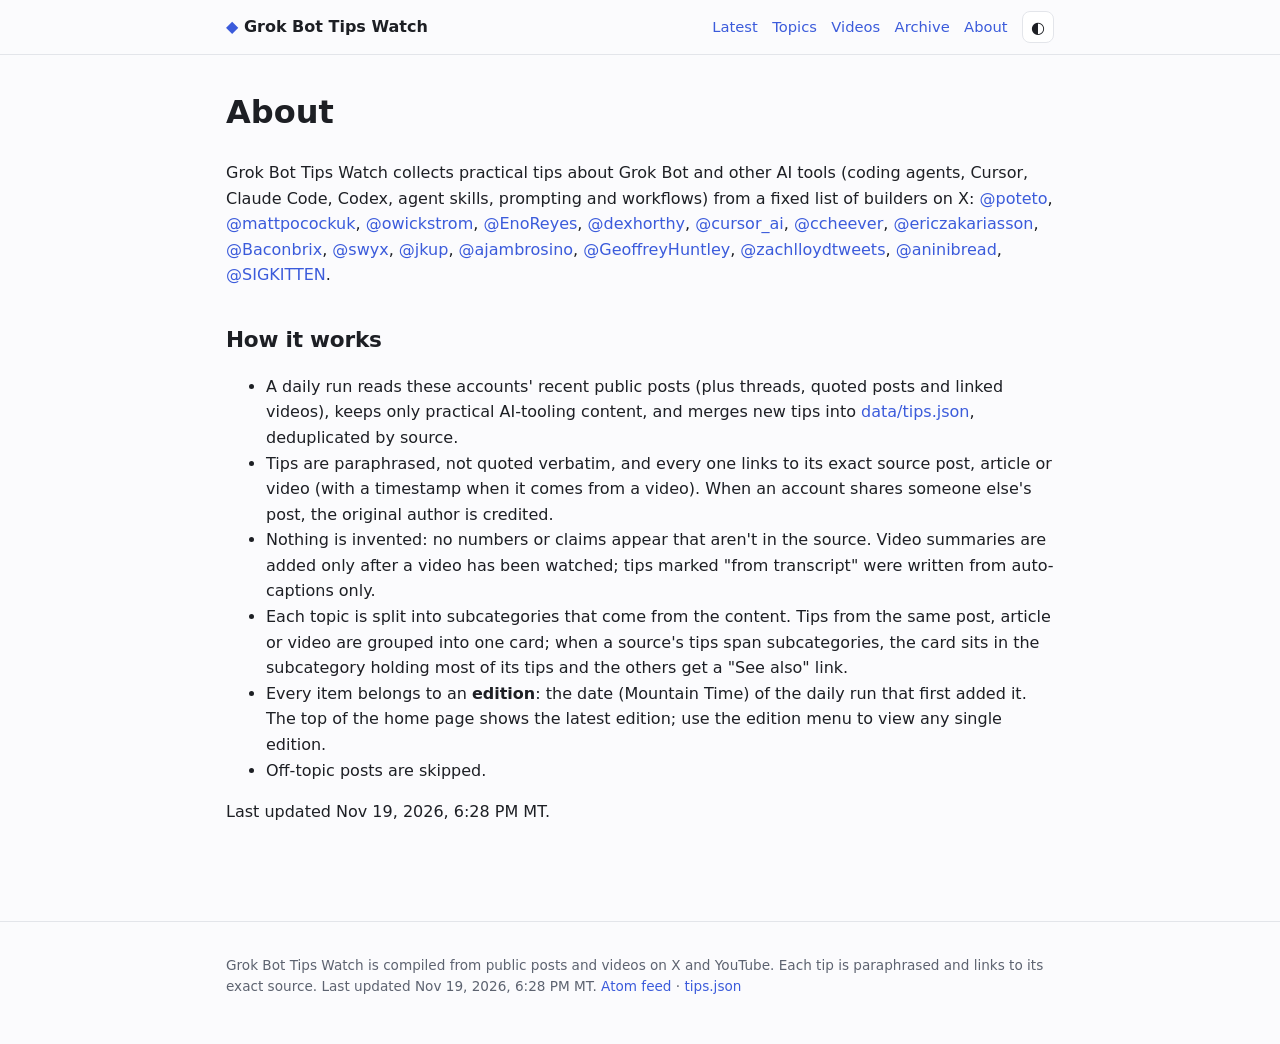
==== about/index.html @ 93c0a056 "Rename site to Grok Bot Tips Watch; site text from data/tips.json site config" ====
<!DOCTYPE html>
<html lang="en">
<head>
<meta charset="utf-8">
<meta name="viewport" content="width=device-width, initial-scale=1">
<title>About · Grok Bot Tips Watch</title>
<meta name="description" content="What Grok Bot Tips Watch is and how it&#x27;s made.">
<link rel="canonical" href="https://cfmayer.github.io/ai-tips-watch/about/">
<meta name="color-scheme" content="light dark">
<script>(function(){var d=document.documentElement,t=null;try{t=localStorage.getItem('theme')}catch(e){}if(t!=='light'&&t!=='dark'){t=window.matchMedia&&matchMedia('(prefers-color-scheme: dark)').matches?'dark':'light'}d.setAttribute('data-theme',t)})();</script>
<link rel="icon" href="../favicon.svg" type="image/svg+xml">
<link rel="alternate" type="application/atom+xml" title="Grok Bot Tips Watch (Atom feed)" href="https://cfmayer.github.io/ai-tips-watch/feed.xml">
<link rel="stylesheet" href="../assets/site.css?v=0d86d147">
<meta property="og:site_name" content="Grok Bot Tips Watch">
<meta property="og:title" content="About · Grok Bot Tips Watch">
<meta property="og:description" content="What Grok Bot Tips Watch is and how it&#x27;s made.">
<meta property="og:type" content="website">
<meta property="og:url" content="https://cfmayer.github.io/ai-tips-watch/about/">
</head>
<body>
<a class="skip" href="#main">Skip to content</a>
<header class="top">
  <div class="wrap top-in">
    <a class="brand" href="../"><span class="logo" aria-hidden="true">◆</span> Grok Bot Tips Watch</a>
    <nav>
      <a href="../#latest">Latest</a>
      <a href="../#topics">Topics</a>
      <a href="../?type=video#topics">Videos</a>
      <a href="../archive/">Archive</a>
      <a href="../about/">About</a>
      <button class="theme" type="button" aria-label="Toggle dark mode" onclick="(function(d){var t=d.getAttribute('data-theme')==='dark'?'light':'dark';d.setAttribute('data-theme',t);try{localStorage.setItem('theme',t)}catch(e){}})(document.documentElement)">◐</button>
    </nav>
  </div>
</header>

<main id="main" class="wrap prose">
<h1>About</h1>
<p>Grok Bot Tips Watch collects practical tips about Grok Bot and other AI tools (coding agents, Cursor, Claude Code, Codex, agent skills, prompting and workflows) from a fixed list of builders on X: <a href="https://x.com/poteto" target="_blank" rel="noopener">@poteto</a>, <a href="https://x.com/mattpocockuk" target="_blank" rel="noopener">@mattpocockuk</a>, <a href="https://x.com/owickstrom" target="_blank" rel="noopener">@owickstrom</a>, <a href="https://x.com/EnoReyes" target="_blank" rel="noopener">@EnoReyes</a>, <a href="https://x.com/dexhorthy" target="_blank" rel="noopener">@dexhorthy</a>, <a href="https://x.com/cursor_ai" target="_blank" rel="noopener">@cursor_ai</a>, <a href="https://x.com/ccheever" target="_blank" rel="noopener">@ccheever</a>, <a href="https://x.com/ericzakariasson" target="_blank" rel="noopener">@ericzakariasson</a>, <a href="https://x.com/Baconbrix" target="_blank" rel="noopener">@Baconbrix</a>, <a href="https://x.com/swyx" target="_blank" rel="noopener">@swyx</a>, <a href="https://x.com/jkup" target="_blank" rel="noopener">@jkup</a>, <a href="https://x.com/ajambrosino" target="_blank" rel="noopener">@ajambrosino</a>, <a href="https://x.com/GeoffreyHuntley" target="_blank" rel="noopener">@GeoffreyHuntley</a>, <a href="https://x.com/zachlloydtweets" target="_blank" rel="noopener">@zachlloydtweets</a>, <a href="https://x.com/aninibread" target="_blank" rel="noopener">@aninibread</a>, <a href="https://x.com/SIGKITTEN" target="_blank" rel="noopener">@SIGKITTEN</a>.</p>
<h2>How it works</h2>
<ul>
<li>A daily run reads these accounts' recent public posts (plus threads, quoted posts and linked videos), keeps only practical AI-tooling content, and merges new tips into <a href="../data/tips.json">data/tips.json</a>, deduplicated by source.</li>
<li>Tips are paraphrased, not quoted verbatim, and every one links to its exact source post, article or video (with a timestamp when it comes from a video). When an account shares someone else's post, the original author is credited.</li>
<li>Nothing is invented: no numbers or claims appear that aren't in the source. Video summaries are added only after a video has been watched; tips marked "from transcript" were written from auto-captions only.</li>
<li>Each topic is split into subcategories that come from the content. Tips from the same post, article or video are grouped into one card; when a source's tips span subcategories, the card sits in the subcategory holding most of its tips and the others get a "See also" link.</li>
<li>Every item belongs to an <strong>edition</strong>: the date (Mountain Time) of the daily run that first added it. The top of the home page shows the latest edition; use the edition menu to view any single edition.</li>
<li>Off-topic posts are skipped.</li>
</ul>
<p>Last updated Nov 19, 2026, 6:28 PM MT.</p>
</main>
<footer class="foot"><div class="wrap">
<p>Grok Bot Tips Watch is compiled from public posts and videos on X and YouTube. Each tip is paraphrased and links to its exact source. Last updated Nov 19, 2026, 6:28 PM MT. <a href="https://cfmayer.github.io/ai-tips-watch/feed.xml">Atom feed</a> · <a href="../data/tips.json">tips.json</a></p>
</div></footer>
</body></html>
---- assets/site.css ----
:root{--bg:#fbfbfd;--fg:#1d1f24;--muted:#5d6370;--card:#fff;--line:#e3e5ea;--accent:#3b5bdb;--accent-soft:#e8edff;--ok:#2b8a3e;--warn:#b26a00;--tr:#7048e8}
[data-theme=dark]{--bg:#111318;--fg:#e6e8ee;--muted:#9aa1ae;--card:#1a1d24;--line:#2b2f39;--accent:#8aa2ff;--accent-soft:#232a45;--ok:#69db7c;--warn:#ffc078;--tr:#b197fc}
*{box-sizing:border-box}
html{scroll-behavior:smooth;scroll-padding-top:4.5rem}
body{margin:0;background:var(--bg);color:var(--fg);font:16px/1.6 system-ui,-apple-system,"Segoe UI",Roboto,Helvetica,Arial,sans-serif;-webkit-text-size-adjust:100%}
a{color:var(--accent);text-decoration:none}a:hover{text-decoration:underline}
.wrap{max-width:860px;margin:0 auto;padding:0 1rem}
.skip{position:absolute;left:-999px}.skip:focus{left:1rem;top:1rem;background:var(--card);padding:.5rem;z-index:9}
.sr{position:absolute;width:1px;height:1px;overflow:hidden;clip:rect(0 0 0 0)}
.top{position:sticky;top:0;z-index:5;background:color-mix(in srgb,var(--bg) 88%,transparent);backdrop-filter:blur(8px);border-bottom:1px solid var(--line)}
.top-in{display:flex;align-items:center;justify-content:space-between;gap:1rem;height:3.4rem}
.brand{font-weight:700;color:var(--fg);white-space:nowrap}.logo{color:var(--accent)}
.top nav{display:flex;gap:.9rem;align-items:center;font-size:.92rem;overflow-x:auto}
.theme{border:1px solid var(--line);background:var(--card);color:var(--fg);border-radius:8px;width:2rem;height:2rem;cursor:pointer;font-size:1rem}
.hero{padding:2rem 0 .5rem}.hero h1{font-size:2.1rem;margin:0 0 .3rem;letter-spacing:-.02em}
.lede{color:var(--muted);margin:.2rem 0 .6rem;font-size:1.05rem}.stats{font-size:.92rem;color:var(--muted);margin:0}
.controls{position:sticky;top:3.4rem;z-index:4;background:var(--bg);padding:.8rem 0 .5rem;border-bottom:1px solid var(--line);display:grid;grid-template-columns:1fr;gap:.5rem}
.selects{display:grid;grid-template-columns:repeat(4,1fr);gap:.4rem}
.selects select{font:inherit;font-size:.88rem;padding:.45rem .5rem;border:1px solid var(--line);border-radius:10px;background:var(--card);color:var(--fg);width:100%;min-width:0}
#q,#aq{font:inherit;padding:.6rem .8rem;border:1px solid var(--line);border-radius:10px;background:var(--card);color:var(--fg);width:100%}
#q:focus,#aq:focus,.selects select:focus{outline:2px solid var(--accent);outline-offset:1px}
.chips{grid-column:1/-1;display:flex;gap:.4rem;overflow-x:auto;padding-bottom:.2rem;scrollbar-width:thin}
.chip{font:inherit;font-size:.85rem;white-space:nowrap;border:1px solid var(--line);background:var(--card);color:var(--fg);border-radius:999px;padding:.25rem .7rem;cursor:pointer}
.chip span{color:var(--muted);font-size:.78rem}.chip[aria-pressed=true]{background:var(--accent);border-color:var(--accent);color:#fff}.chip[aria-pressed=true] span{color:#fff}
.status{grid-column:1/-1;margin:0;font-size:.85rem;color:var(--muted);min-height:1.2em}
h2{font-size:1.35rem;margin:2.2rem 0 .8rem;letter-spacing:-.01em}.count{font-size:.85rem;color:var(--muted);font-weight:500;background:var(--accent-soft);border-radius:999px;padding:.05rem .55rem;vertical-align:middle}
.hint{color:var(--muted);font-size:.9rem;margin-top:-.4rem}
.toc ul{list-style:none;padding:0;margin:0}.tocl{display:grid;grid-template-columns:repeat(auto-fill,minmax(250px,1fr));gap:.8rem 1.2rem}.toc li span{color:var(--muted);font-size:.85rem}.toc .tt{font-weight:600}.tocl ul{margin:.2rem 0 0 .2rem;padding-left:.7rem;border-left:2px solid var(--line);font-size:.9rem}
.card{background:var(--card);border:1px solid var(--line);border-radius:12px;padding:.9rem 1rem;margin:.7rem 0}
.card:target,.t:target{outline:2px solid var(--accent);outline-offset:2px;border-radius:6px}
.card h3{font-size:1.04rem;margin:.25rem 0 .35rem;line-height:1.35}
.card p{margin:.3rem 0}
.meta{display:flex;flex-wrap:wrap;gap:.25rem .7rem;font-size:.82rem;color:var(--muted);align-items:center}
.topic-pill{background:var(--accent-soft);border-radius:999px;padding:.05rem .55rem;font-weight:600}
.credit{font-style:italic}
.note{font-size:.82rem;color:var(--tr)}
.src{font-size:.86rem}.perma{color:var(--muted)}
.badge{display:inline-block;font-size:.75rem;font-weight:600;border-radius:6px;padding:.05rem .45rem;margin-right:.3rem;border:1px solid currentColor}
.badge.ok{color:var(--ok)}.badge.wait{color:var(--warn)}.badge.tr{color:var(--tr)}.badge.skip{color:var(--muted)}
.empty{color:var(--muted)}
.tablewrap{overflow-x:auto;margin-top:1rem}
table.archive{border-collapse:collapse;width:100%;font-size:.9rem}
.archive th,.archive td{text-align:left;padding:.45rem .5rem;border-bottom:1px solid var(--line);vertical-align:top}
.archive td:first-child{white-space:nowrap;color:var(--muted)}
.prose{padding-bottom:2rem}.prose h1{margin-top:2rem}
.foot{border-top:1px solid var(--line);margin-top:3rem;padding:1.2rem 0 2rem;color:var(--muted);font-size:.85rem}
h3.sch{font-size:1.02rem;margin:1.4rem 0 .4rem;color:var(--muted);text-transform:uppercase;letter-spacing:.04em}
.card h3 .n{font-size:.78rem;color:var(--muted);font-weight:500}
.card .sum{color:var(--fg);font-size:.95rem}
ul.tips{margin:.5rem 0 .3rem;padding-left:1.1rem}ul.tips li{margin:.35rem 0}
.t .credit,.t .tsrc,.t .xsub{font-size:.8rem}.t .credit{color:var(--muted)}
.xsub{background:var(--accent-soft);border-radius:999px;padding:0 .45rem;white-space:nowrap}
.ts{font-variant-numeric:tabular-nums;font-size:.82rem;font-weight:600;white-space:nowrap}span.ts{color:var(--muted)}
.type{font-weight:600;color:var(--fg)}.type.video{color:var(--tr)}.type.article{color:var(--ok)}
.badge.ed{color:var(--muted);font-weight:500}
.seealso{font-size:.88rem;color:var(--muted);margin:.3rem 0 .8rem;padding:.4rem .7rem;border-left:3px solid var(--accent-soft)}.seealso ul{list-style:none;margin:.1rem 0 0;padding:0}.seealso span{font-size:.82rem}
.latest{background:var(--card);border:1px solid var(--accent);border-radius:14px;padding:.8rem 1rem;margin:1rem 0}
.latest h2{margin:.1rem 0 .3rem}.kicker{margin:0;font-size:.78rem;text-transform:uppercase;letter-spacing:.08em;color:var(--accent);font-weight:700}
.latest .hint{margin:.2rem 0 .5rem}
.btn{font:inherit;font-size:.88rem;border:1px solid var(--accent);background:var(--accent);color:#fff;border-radius:8px;padding:.3rem .8rem;cursor:pointer}
.linkbtn{font:inherit;border:0;background:none;color:var(--accent);cursor:pointer;padding:0;text-decoration:underline}
.edindex{margin-top:.6rem}.edindex summary{cursor:pointer;font-weight:600;font-size:.92rem}
.eitopic h3{font-size:.95rem;margin:.8rem 0 .2rem}.eisub h4{font-size:.82rem;margin:.3rem 0 .1rem;color:var(--muted);font-weight:600}
.eisub ul{margin:0;padding-left:1.1rem;font-size:.88rem}.eisub li span{color:var(--muted);font-size:.78rem}
.wide{max-width:1100px}
@media (max-width:600px){.controls{position:static}.selects{grid-template-columns:1fr 1fr}.card{padding:.8rem .8rem}ul.tips{padding-left:1rem}.hero h1{font-size:1.7rem}.controls{grid-template-columns:1fr}.top nav a:nth-child(1),.top nav a:nth-child(2){display:none}}
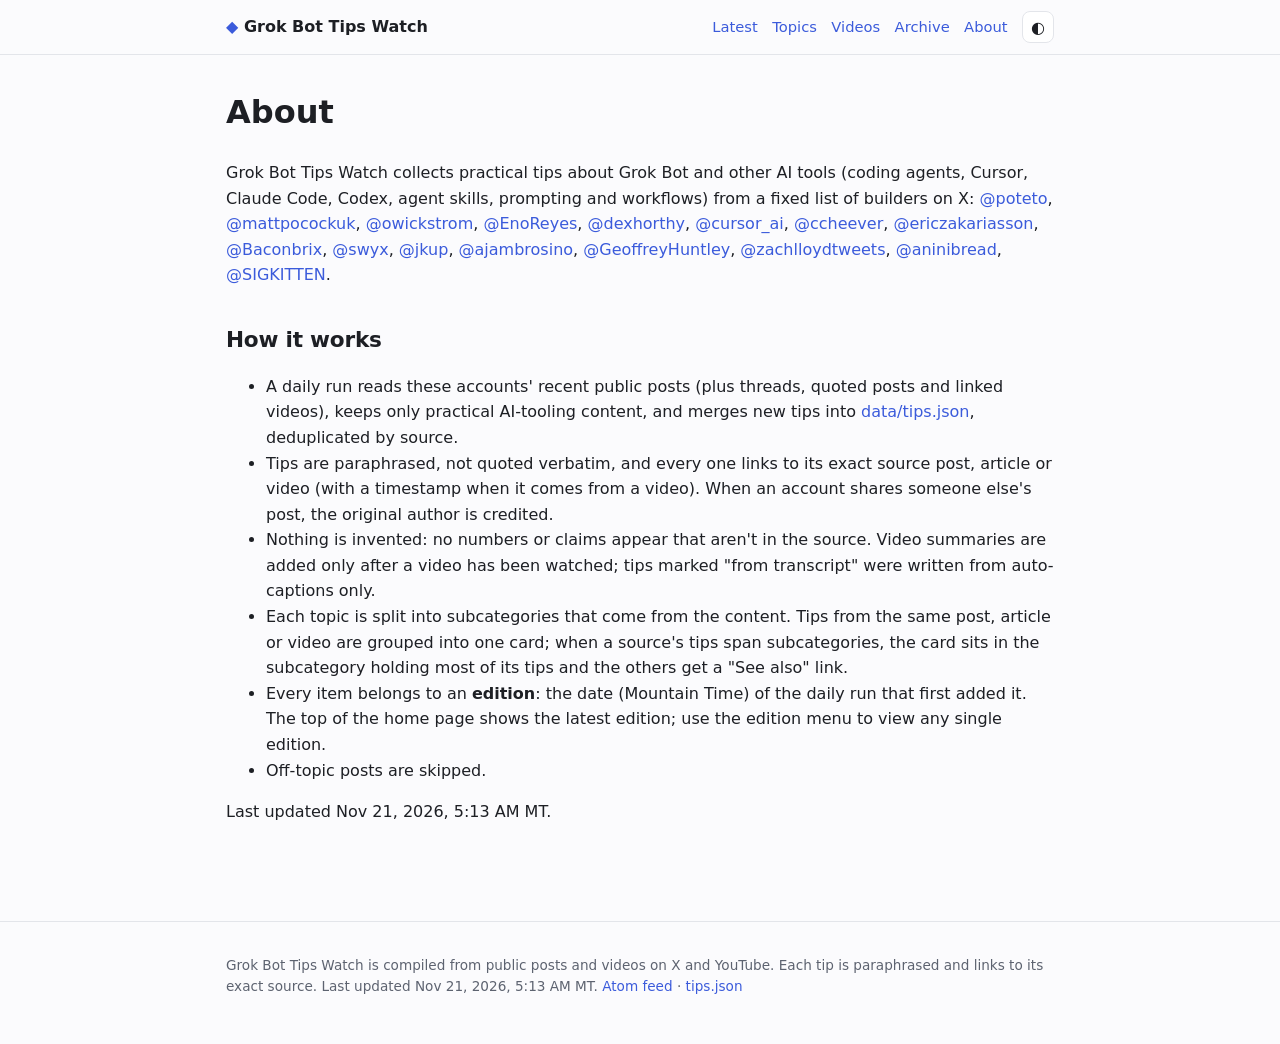
==== commit e4f09082: "Edition 2026-11-21: 24 new tips (ADRs, comment audits, pstack, software factories, Grok Bot Q&A stre" ====
--- a/about/index.html
+++ b/about/index.html
@@ -45,9 +45,9 @@
 <li>Every item belongs to an <strong>edition</strong>: the date (Mountain Time) of the daily run that first added it. The top of the home page shows the latest edition; use the edition menu to view any single edition.</li>
 <li>Off-topic posts are skipped.</li>
 </ul>
-<p>Last updated Nov 19, 2026, 6:28 PM MT.</p>
+<p>Last updated Nov 21, 2026, 5:13 AM MT.</p>
 </main>
 <footer class="foot"><div class="wrap">
-<p>Grok Bot Tips Watch is compiled from public posts and videos on X and YouTube. Each tip is paraphrased and links to its exact source. Last updated Nov 19, 2026, 6:28 PM MT. <a href="https://cfmayer.github.io/ai-tips-watch/feed.xml">Atom feed</a> · <a href="../data/tips.json">tips.json</a></p>
+<p>Grok Bot Tips Watch is compiled from public posts and videos on X and YouTube. Each tip is paraphrased and links to its exact source. Last updated Nov 21, 2026, 5:13 AM MT. <a href="https://cfmayer.github.io/ai-tips-watch/feed.xml">Atom feed</a> · <a href="../data/tips.json">tips.json</a></p>
 </div></footer>
 </body></html>
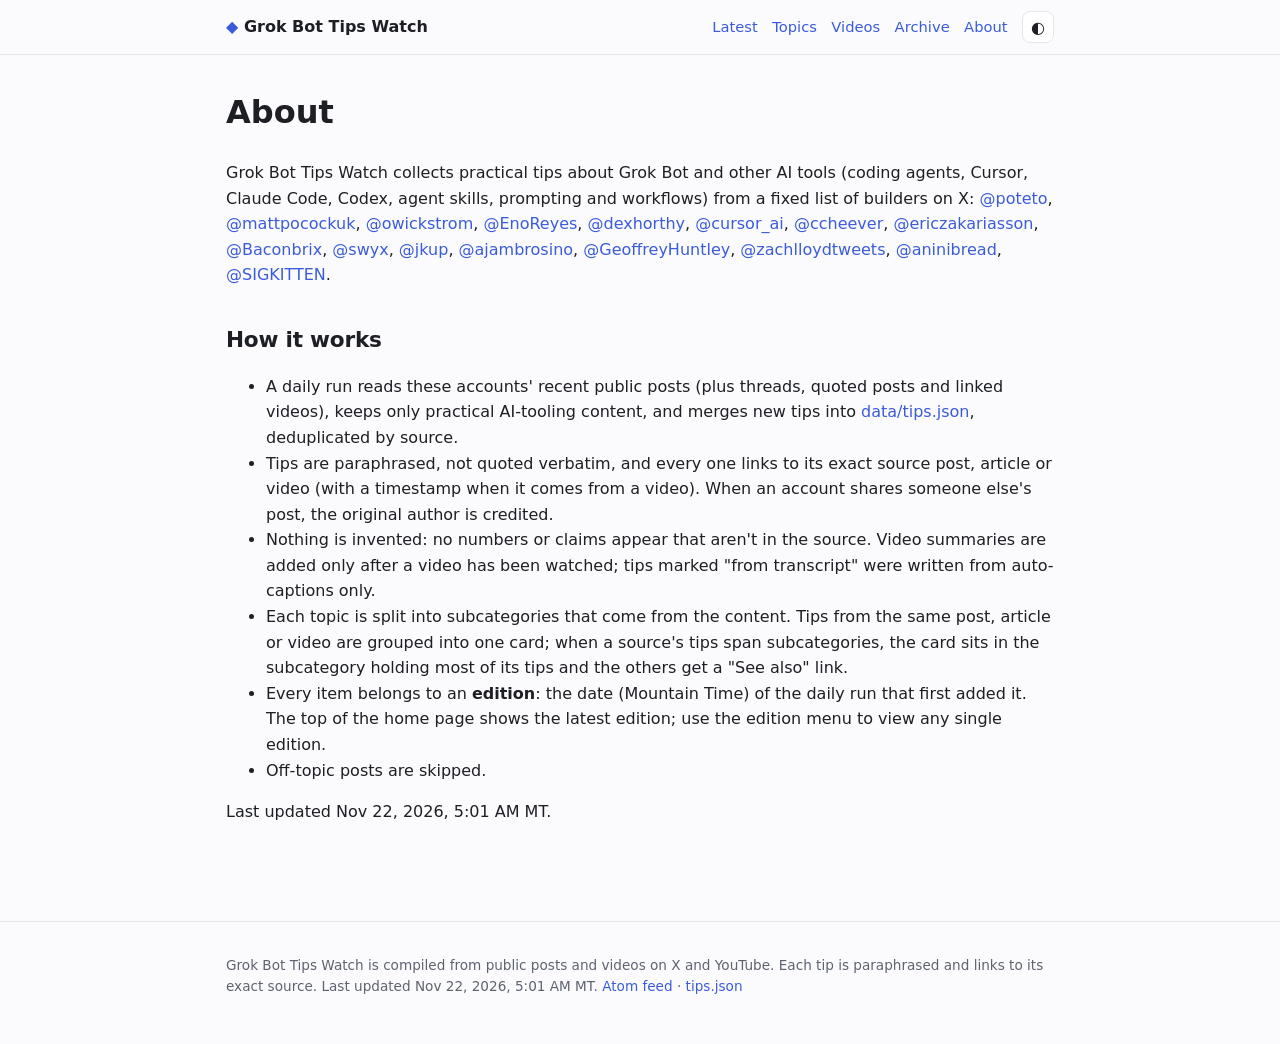
==== commit f8d916cc: "Edition 2026-11-22: 5 new tips (writing-style scorer, VECTOR skill, when to plan up front)" ====
--- a/about/index.html
+++ b/about/index.html
@@ -45,9 +45,9 @@
 <li>Every item belongs to an <strong>edition</strong>: the date (Mountain Time) of the daily run that first added it. The top of the home page shows the latest edition; use the edition menu to view any single edition.</li>
 <li>Off-topic posts are skipped.</li>
 </ul>
-<p>Last updated Nov 21, 2026, 5:13 AM MT.</p>
+<p>Last updated Nov 22, 2026, 5:01 AM MT.</p>
 </main>
 <footer class="foot"><div class="wrap">
-<p>Grok Bot Tips Watch is compiled from public posts and videos on X and YouTube. Each tip is paraphrased and links to its exact source. Last updated Nov 21, 2026, 5:13 AM MT. <a href="https://cfmayer.github.io/ai-tips-watch/feed.xml">Atom feed</a> · <a href="../data/tips.json">tips.json</a></p>
+<p>Grok Bot Tips Watch is compiled from public posts and videos on X and YouTube. Each tip is paraphrased and links to its exact source. Last updated Nov 22, 2026, 5:01 AM MT. <a href="https://cfmayer.github.io/ai-tips-watch/feed.xml">Atom feed</a> · <a href="../data/tips.json">tips.json</a></p>
 </div></footer>
 </body></html>
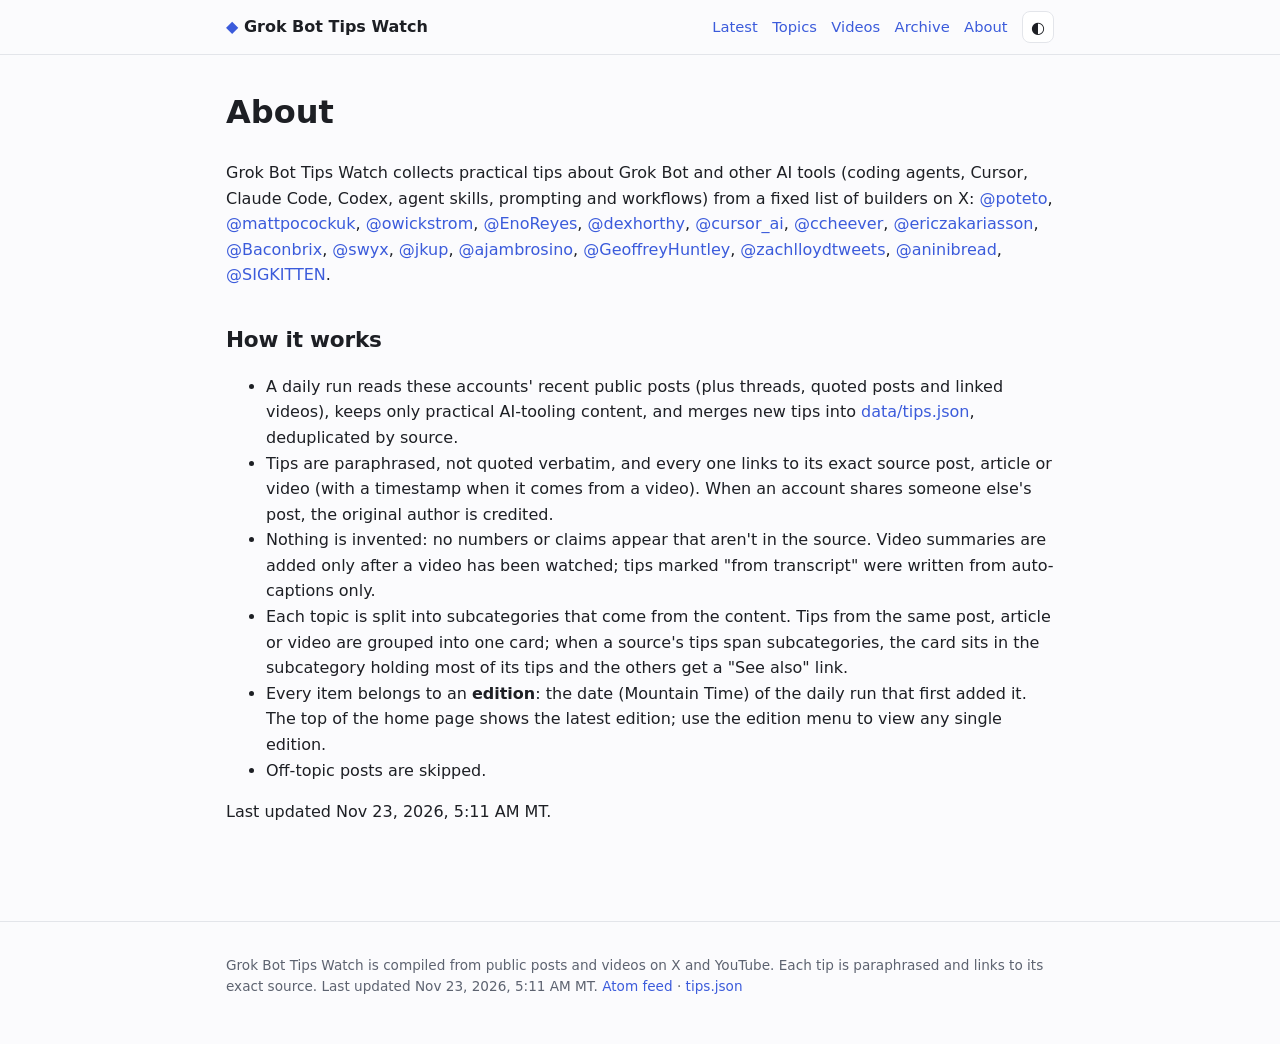
==== commit 54482f13: "Edition 2026-11-23: 10 new tips (subagent benchmark, code mode for tool output, harness defaults, co" ====
--- a/about/index.html
+++ b/about/index.html
@@ -45,9 +45,9 @@
 <li>Every item belongs to an <strong>edition</strong>: the date (Mountain Time) of the daily run that first added it. The top of the home page shows the latest edition; use the edition menu to view any single edition.</li>
 <li>Off-topic posts are skipped.</li>
 </ul>
-<p>Last updated Nov 22, 2026, 5:01 AM MT.</p>
+<p>Last updated Nov 23, 2026, 5:11 AM MT.</p>
 </main>
 <footer class="foot"><div class="wrap">
-<p>Grok Bot Tips Watch is compiled from public posts and videos on X and YouTube. Each tip is paraphrased and links to its exact source. Last updated Nov 22, 2026, 5:01 AM MT. <a href="https://cfmayer.github.io/ai-tips-watch/feed.xml">Atom feed</a> · <a href="../data/tips.json">tips.json</a></p>
+<p>Grok Bot Tips Watch is compiled from public posts and videos on X and YouTube. Each tip is paraphrased and links to its exact source. Last updated Nov 23, 2026, 5:11 AM MT. <a href="https://cfmayer.github.io/ai-tips-watch/feed.xml">Atom feed</a> · <a href="../data/tips.json">tips.json</a></p>
 </div></footer>
 </body></html>
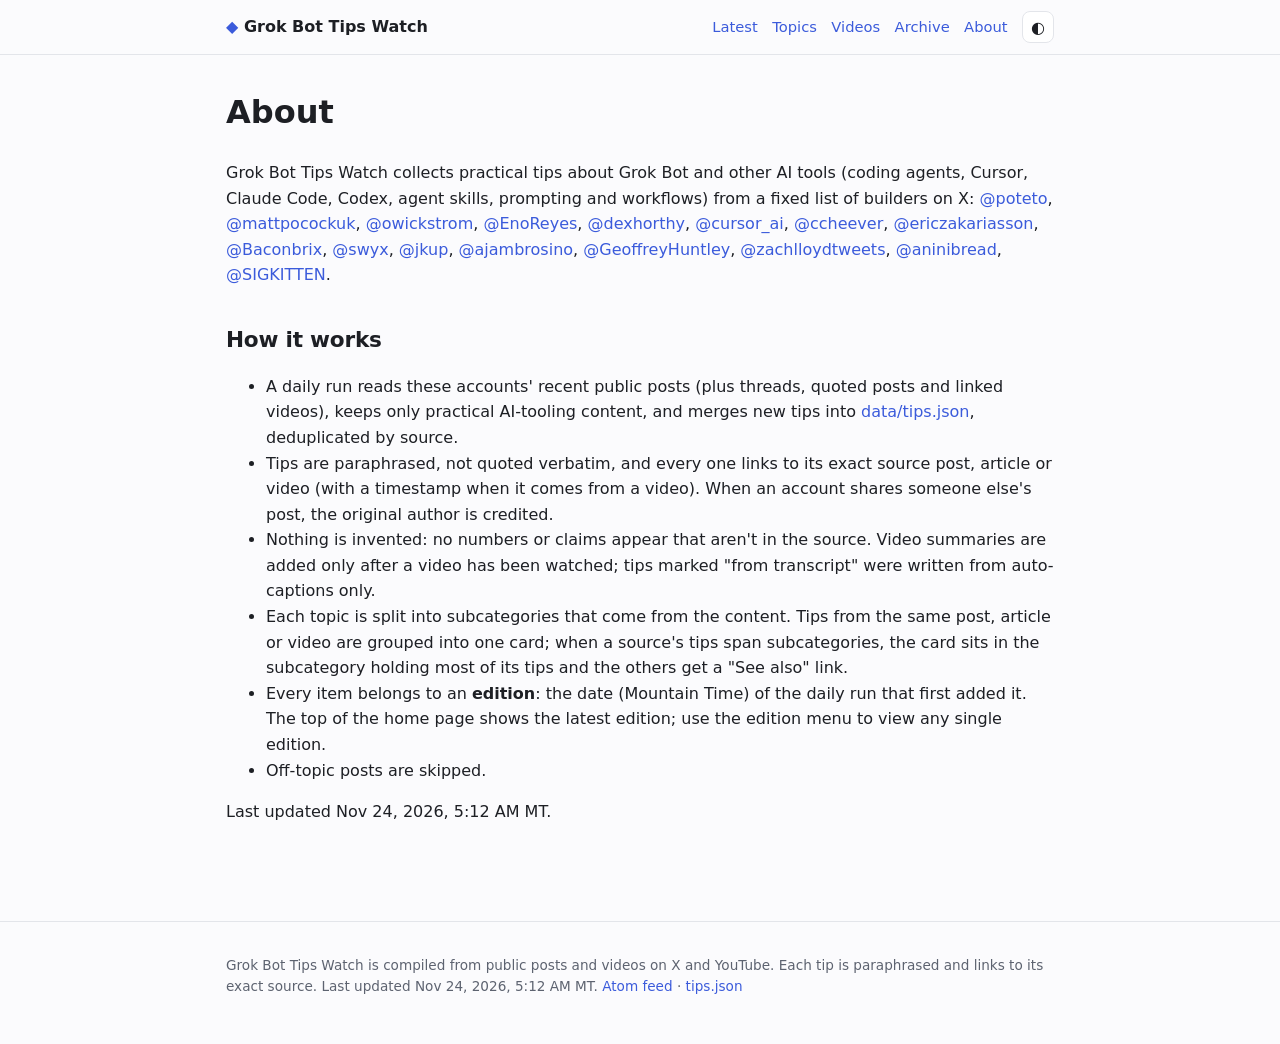
==== commit 060252a2: "Edition 2026-11-24: 22 new tips (Dex Horthy 12 factory rules talk, Droid finance demo, grok-bot.dire" ====
--- a/about/index.html
+++ b/about/index.html
@@ -45,9 +45,9 @@
 <li>Every item belongs to an <strong>edition</strong>: the date (Mountain Time) of the daily run that first added it. The top of the home page shows the latest edition; use the edition menu to view any single edition.</li>
 <li>Off-topic posts are skipped.</li>
 </ul>
-<p>Last updated Nov 23, 2026, 5:11 AM MT.</p>
+<p>Last updated Nov 24, 2026, 5:12 AM MT.</p>
 </main>
 <footer class="foot"><div class="wrap">
-<p>Grok Bot Tips Watch is compiled from public posts and videos on X and YouTube. Each tip is paraphrased and links to its exact source. Last updated Nov 23, 2026, 5:11 AM MT. <a href="https://cfmayer.github.io/ai-tips-watch/feed.xml">Atom feed</a> · <a href="../data/tips.json">tips.json</a></p>
+<p>Grok Bot Tips Watch is compiled from public posts and videos on X and YouTube. Each tip is paraphrased and links to its exact source. Last updated Nov 24, 2026, 5:12 AM MT. <a href="https://cfmayer.github.io/ai-tips-watch/feed.xml">Atom feed</a> · <a href="../data/tips.json">tips.json</a></p>
 </div></footer>
 </body></html>
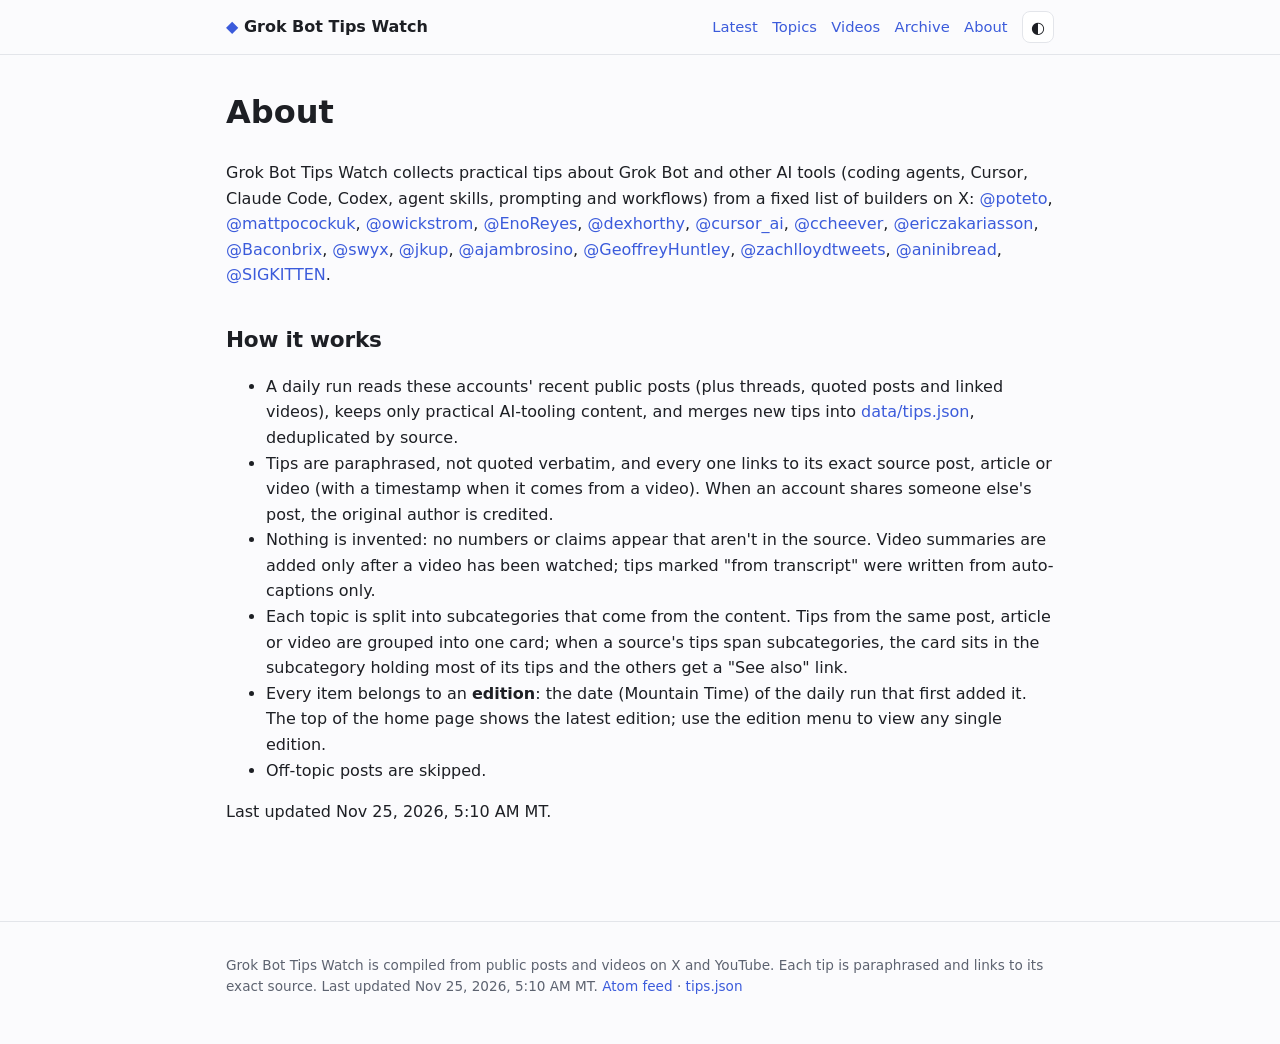
==== commit 91ddf354: "Edition 2026-11-25: 18 new tips (Warp software-factory guide, Grok Bot unclaimed-money recap, agent " ====
--- a/about/index.html
+++ b/about/index.html
@@ -45,9 +45,9 @@
 <li>Every item belongs to an <strong>edition</strong>: the date (Mountain Time) of the daily run that first added it. The top of the home page shows the latest edition; use the edition menu to view any single edition.</li>
 <li>Off-topic posts are skipped.</li>
 </ul>
-<p>Last updated Nov 24, 2026, 5:12 AM MT.</p>
+<p>Last updated Nov 25, 2026, 5:10 AM MT.</p>
 </main>
 <footer class="foot"><div class="wrap">
-<p>Grok Bot Tips Watch is compiled from public posts and videos on X and YouTube. Each tip is paraphrased and links to its exact source. Last updated Nov 24, 2026, 5:12 AM MT. <a href="https://cfmayer.github.io/ai-tips-watch/feed.xml">Atom feed</a> · <a href="../data/tips.json">tips.json</a></p>
+<p>Grok Bot Tips Watch is compiled from public posts and videos on X and YouTube. Each tip is paraphrased and links to its exact source. Last updated Nov 25, 2026, 5:10 AM MT. <a href="https://cfmayer.github.io/ai-tips-watch/feed.xml">Atom feed</a> · <a href="../data/tips.json">tips.json</a></p>
 </div></footer>
 </body></html>
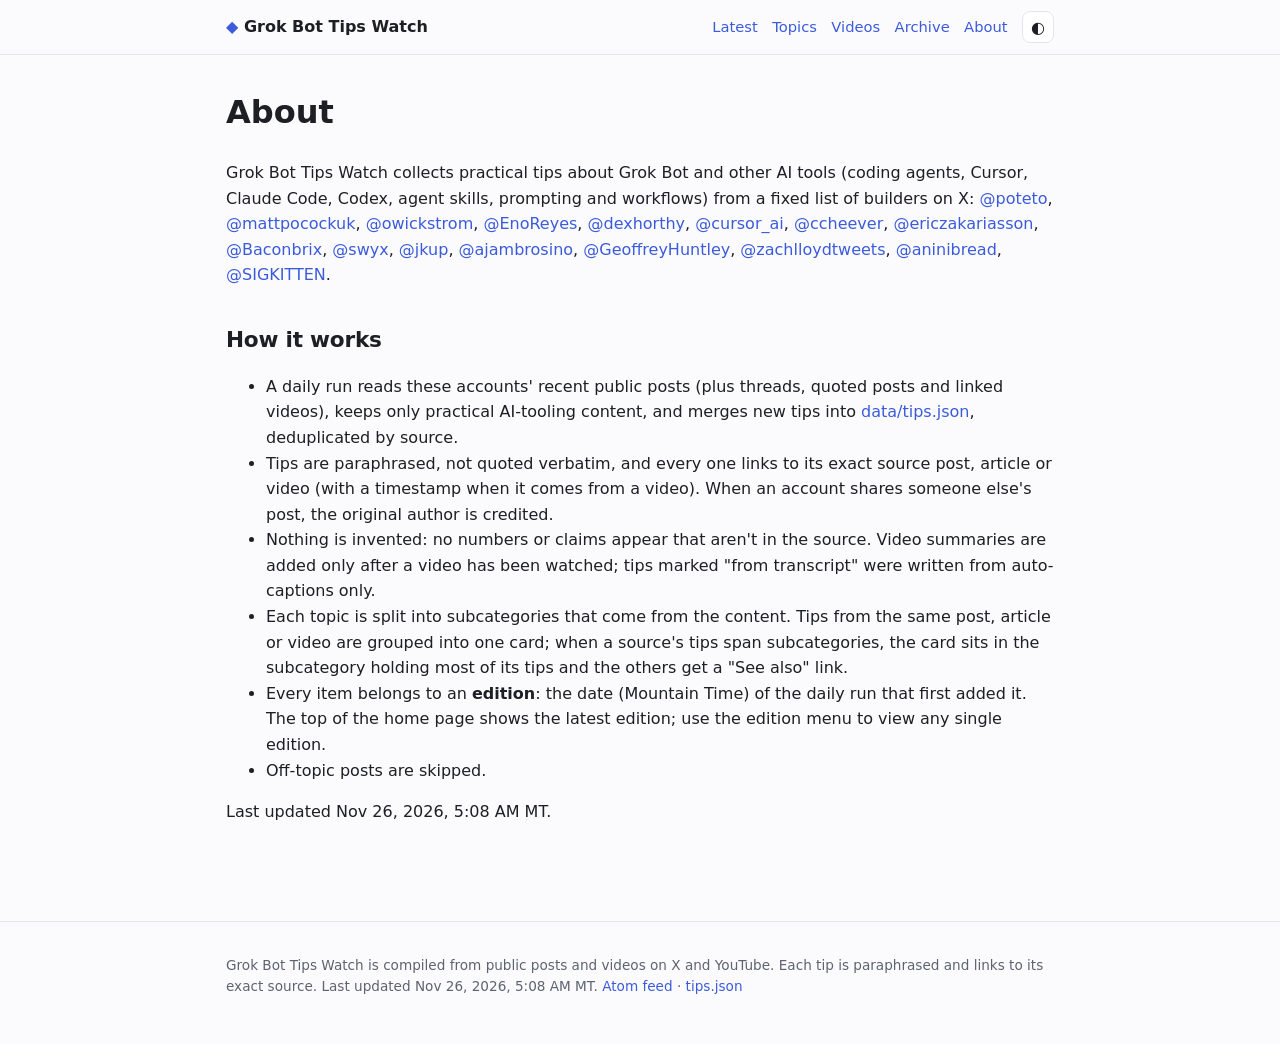
==== commit 54a0e4a8: "Edition 2026-11-26: 18 new tips (Grok Bot 1.3.0, holiday shopping video, 15 bug classes to hunt, fac" ====
--- a/about/index.html
+++ b/about/index.html
@@ -45,9 +45,9 @@
 <li>Every item belongs to an <strong>edition</strong>: the date (Mountain Time) of the daily run that first added it. The top of the home page shows the latest edition; use the edition menu to view any single edition.</li>
 <li>Off-topic posts are skipped.</li>
 </ul>
-<p>Last updated Nov 25, 2026, 5:10 AM MT.</p>
+<p>Last updated Nov 26, 2026, 5:08 AM MT.</p>
 </main>
 <footer class="foot"><div class="wrap">
-<p>Grok Bot Tips Watch is compiled from public posts and videos on X and YouTube. Each tip is paraphrased and links to its exact source. Last updated Nov 25, 2026, 5:10 AM MT. <a href="https://cfmayer.github.io/ai-tips-watch/feed.xml">Atom feed</a> · <a href="../data/tips.json">tips.json</a></p>
+<p>Grok Bot Tips Watch is compiled from public posts and videos on X and YouTube. Each tip is paraphrased and links to its exact source. Last updated Nov 26, 2026, 5:08 AM MT. <a href="https://cfmayer.github.io/ai-tips-watch/feed.xml">Atom feed</a> · <a href="../data/tips.json">tips.json</a></p>
 </div></footer>
 </body></html>
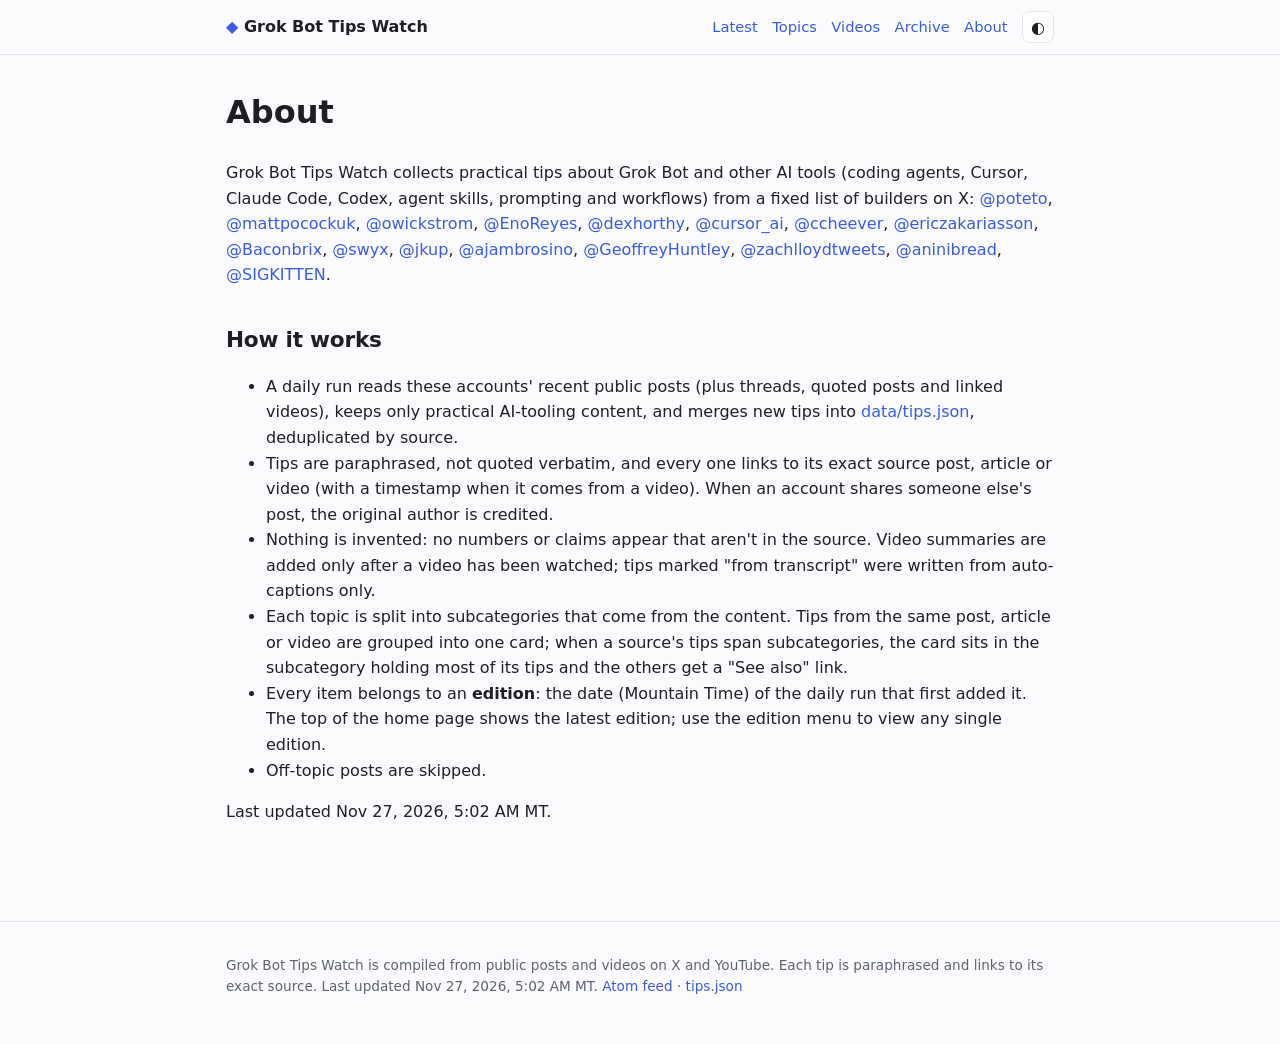
==== commit 684a3680: "Edition 2026-11-27: 3 new tips (Grok Bot usage and routine boosts, agent power and permissions)" ====
--- a/about/index.html
+++ b/about/index.html
@@ -45,9 +45,9 @@
 <li>Every item belongs to an <strong>edition</strong>: the date (Mountain Time) of the daily run that first added it. The top of the home page shows the latest edition; use the edition menu to view any single edition.</li>
 <li>Off-topic posts are skipped.</li>
 </ul>
-<p>Last updated Nov 26, 2026, 5:08 AM MT.</p>
+<p>Last updated Nov 27, 2026, 5:02 AM MT.</p>
 </main>
 <footer class="foot"><div class="wrap">
-<p>Grok Bot Tips Watch is compiled from public posts and videos on X and YouTube. Each tip is paraphrased and links to its exact source. Last updated Nov 26, 2026, 5:08 AM MT. <a href="https://cfmayer.github.io/ai-tips-watch/feed.xml">Atom feed</a> · <a href="../data/tips.json">tips.json</a></p>
+<p>Grok Bot Tips Watch is compiled from public posts and videos on X and YouTube. Each tip is paraphrased and links to its exact source. Last updated Nov 27, 2026, 5:02 AM MT. <a href="https://cfmayer.github.io/ai-tips-watch/feed.xml">Atom feed</a> · <a href="../data/tips.json">tips.json</a></p>
 </div></footer>
 </body></html>
